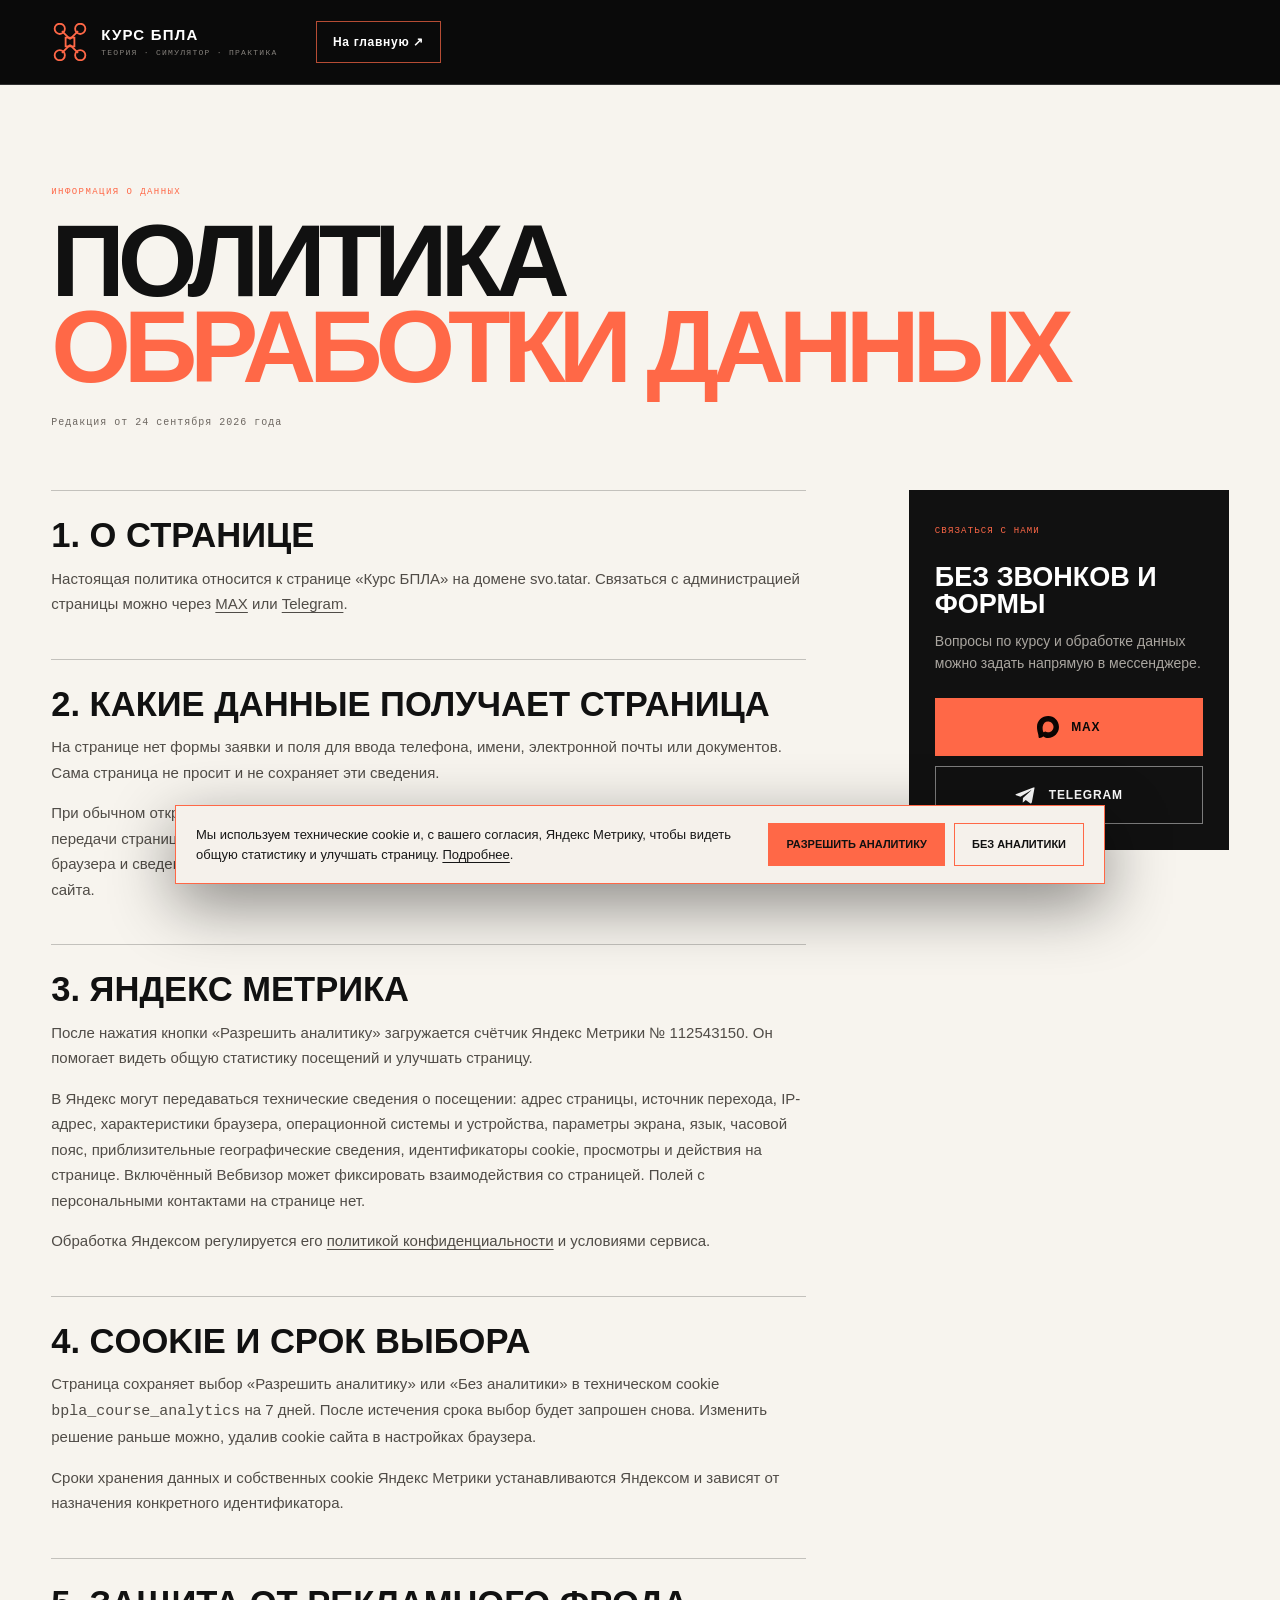
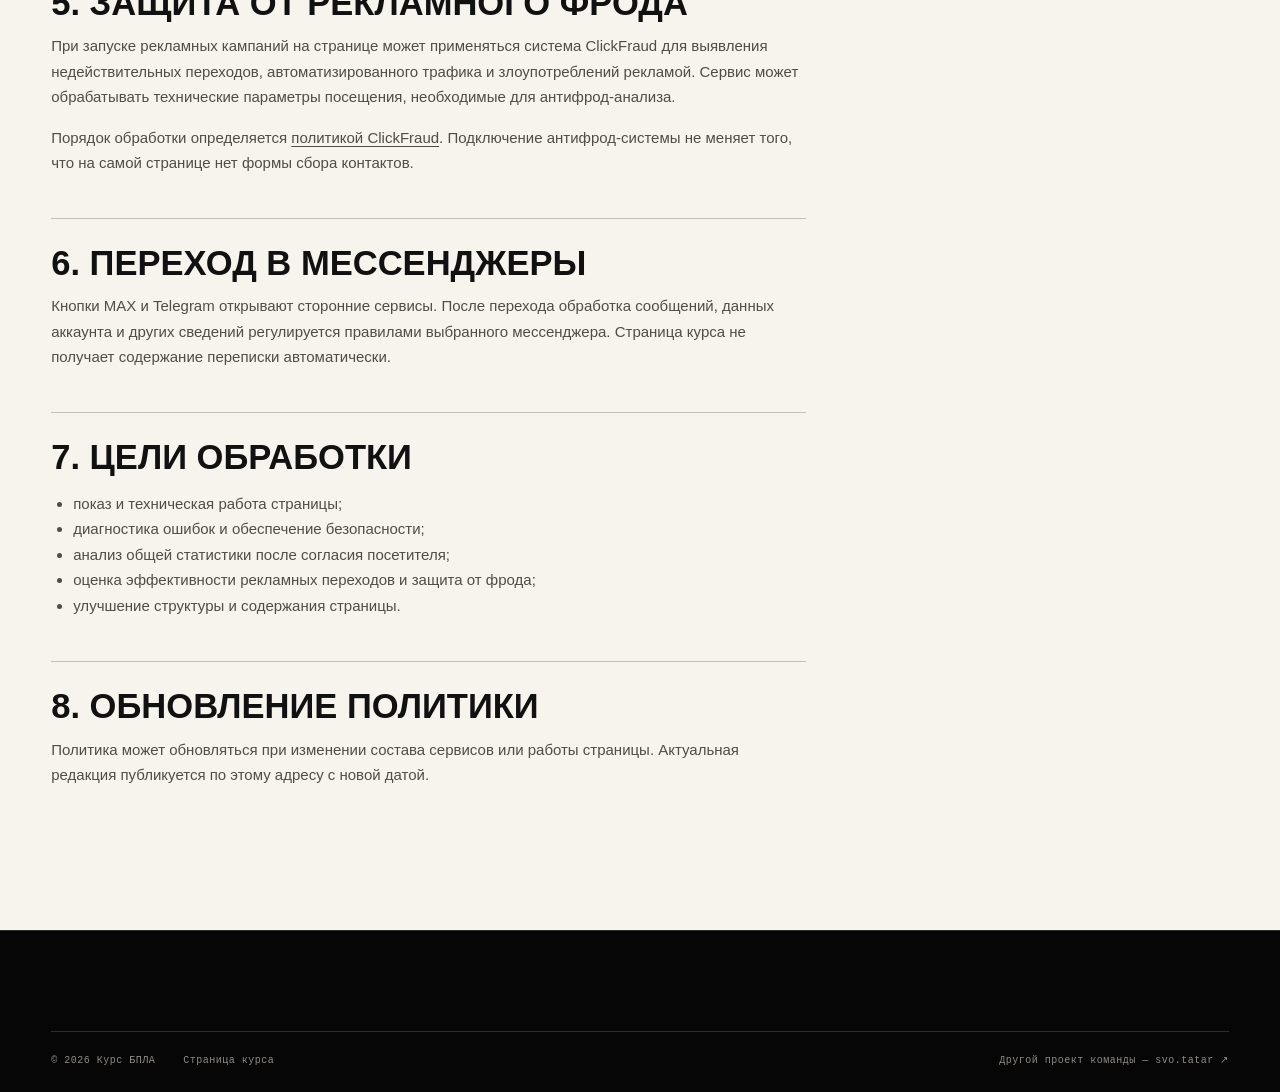
==== privacy.html @ a51a49b6 "Add civilian UAV operator course landing page" ====
<!doctype html>
<html lang="ru">
<head>
  <meta charset="utf-8">
  <meta name="viewport" content="width=device-width,initial-scale=1,viewport-fit=cover">
  <title>Политика конфиденциальности — Курс БПЛА</title>
  <meta name="description" content="Как страница курса БПЛА использует технические данные, cookie, Яндекс Метрику и антифрод-систему.">
  <meta name="robots" content="noindex,nofollow">
  <meta name="theme-color" content="#090909">
  <link rel="icon" href="assets/course-mark.svg" type="image/svg+xml">
  <link rel="stylesheet" href="course.css">
  <script src="course.js" defer></script>
</head>
<body class="privacy-page">
  <a class="skip-link" href="#content">Перейти к содержанию</a>
  <header class="site-header">
    <div class="header-inner shell">
      <a class="brand" href="index.html" aria-label="Вернуться на страницу курса">
        <svg class="brand-mark" viewBox="0 0 52 52" aria-hidden="true">
          <path d="M26 22 15 11m11 11 11-11M26 30 15 41m11-11 11 11"/><circle cx="12" cy="8" r="7"/><circle cx="40" cy="8" r="7"/><circle cx="12" cy="44" r="7"/><circle cx="40" cy="44" r="7"/><path d="M20 20h12v12H20z"/>
        </svg>
        <span><strong>КУРС БПЛА</strong><small>ТЕОРИЯ · СИМУЛЯТОР · ПРАКТИКА</small></span>
      </a>
      <a class="header-contact" href="index.html">На главную ↗</a>
    </div>
  </header>

  <main class="privacy-main" id="content">
    <div class="shell">
      <p class="eyebrow">ИНФОРМАЦИЯ О ДАННЫХ</p>
      <h1 class="privacy-title">ПОЛИТИКА<br><em>ОБРАБОТКИ ДАННЫХ</em></h1>
      <p class="privacy-updated">Редакция от 24 сентября 2026 года</p>

      <div class="privacy-layout">
        <div class="privacy-content">
          <section>
            <h2>1. О странице</h2>
            <p>Настоящая политика относится к странице «Курс БПЛА» на домене svo.tatar. Связаться с администрацией страницы можно через <a href="https://max.ru/u/f9LHodD0cOJzSvKBxuQrFqN4LVrrlp5cW7s5kZQpciR3ggk28QcXMM4P8LQ" target="_blank" rel="noopener noreferrer">MAX</a> или <a href="https://t.me/contract_tat" target="_blank" rel="noopener noreferrer">Telegram</a>.</p>
          </section>

          <section>
            <h2>2. Какие данные получает страница</h2>
            <p>На странице нет формы заявки и поля для ввода телефона, имени, электронной почты или документов. Сама страница не просит и не сохраняет эти сведения.</p>
            <p>При обычном открытии сервер может автоматически получить технические данные, необходимые для передачи страницы и защиты сервиса: IP-адрес, дату и время запроса, адрес запрошенного ресурса, тип браузера и сведения об ошибках. Такие записи используются для работы, диагностики и безопасности сайта.</p>
          </section>

          <section>
            <h2>3. Яндекс Метрика</h2>
            <p>После нажатия кнопки «Разрешить аналитику» загружается счётчик Яндекс Метрики № 112543150. Он помогает видеть общую статистику посещений и улучшать страницу.</p>
            <p>В Яндекс могут передаваться технические сведения о посещении: адрес страницы, источник перехода, IP-адрес, характеристики браузера, операционной системы и устройства, параметры экрана, язык, часовой пояс, приблизительные географические сведения, идентификаторы cookie, просмотры и действия на странице. Включённый Вебвизор может фиксировать взаимодействия со страницей. Полей с персональными контактами на странице нет.</p>
            <p>Обработка Яндексом регулируется его <a href="https://yandex.ru/legal/confidential/" target="_blank" rel="noopener noreferrer">политикой конфиденциальности</a> и условиями сервиса.</p>
          </section>

          <section>
            <h2>4. Cookie и срок выбора</h2>
            <p>Страница сохраняет выбор «Разрешить аналитику» или «Без аналитики» в техническом cookie <code>bpla_course_analytics</code> на 7 дней. После истечения срока выбор будет запрошен снова. Изменить решение раньше можно, удалив cookie сайта в настройках браузера.</p>
            <p>Сроки хранения данных и собственных cookie Яндекс Метрики устанавливаются Яндексом и зависят от назначения конкретного идентификатора.</p>
          </section>

          <section>
            <h2>5. Защита от рекламного фрода</h2>
            <p>При запуске рекламных кампаний на странице может применяться система ClickFraud для выявления недействительных переходов, автоматизированного трафика и злоупотреблений рекламой. Сервис может обрабатывать технические параметры посещения, необходимые для антифрод-анализа.</p>
            <p>Порядок обработки определяется <a href="https://clickfraud.ru/privacy-policy/" target="_blank" rel="noopener noreferrer">политикой ClickFraud</a>. Подключение антифрод-системы не меняет того, что на самой странице нет формы сбора контактов.</p>
          </section>

          <section>
            <h2>6. Переход в мессенджеры</h2>
            <p>Кнопки MAX и Telegram открывают сторонние сервисы. После перехода обработка сообщений, данных аккаунта и других сведений регулируется правилами выбранного мессенджера. Страница курса не получает содержание переписки автоматически.</p>
          </section>

          <section>
            <h2>7. Цели обработки</h2>
            <ul>
              <li>показ и техническая работа страницы;</li>
              <li>диагностика ошибок и обеспечение безопасности;</li>
              <li>анализ общей статистики после согласия посетителя;</li>
              <li>оценка эффективности рекламных переходов и защита от фрода;</li>
              <li>улучшение структуры и содержания страницы.</li>
            </ul>
          </section>

          <section>
            <h2>8. Обновление политики</h2>
            <p>Политика может обновляться при изменении состава сервисов или работы страницы. Актуальная редакция публикуется по этому адресу с новой датой.</p>
          </section>
        </div>

        <aside class="privacy-aside">
          <span>СВЯЗАТЬСЯ С НАМИ</span>
          <h2>Без звонков и формы</h2>
          <p>Вопросы по курсу и обработке данных можно задать напрямую в мессенджере.</p>
          <a class="button button-coral messenger" href="https://max.ru/u/f9LHodD0cOJzSvKBxuQrFqN4LVrrlp5cW7s5kZQpciR3ggk28QcXMM4P8LQ" target="_blank" rel="noopener noreferrer" data-goal="course_max_click"><img src="assets/max-dark.svg" width="22" height="22" alt="">MAX</a>
          <a class="button button-line messenger" href="https://t.me/contract_tat" target="_blank" rel="noopener noreferrer" data-goal="course_telegram_click"><svg viewBox="0 0 24 24" aria-hidden="true"><path d="M21.5 3.4 18.4 20c-.2 1.2-.9 1.5-1.9.9l-4.8-3.5-2.3 2.2c-.3.3-.5.5-1 .5l.3-4.9 8.9-8c.4-.3-.1-.5-.6-.2L6 13.9l-4.7-1.5c-1-.3-1-1 .2-1.5L20 3.8c.9-.3 1.7.2 1.5-.4Z"/></svg>Telegram</a>
        </aside>
      </div>
    </div>
  </main>

  <footer class="site-footer">
    <div class="shell footer-bottom">
      <span>© 2026 Курс БПЛА</span>
      <a href="index.html">Страница курса</a>
      <a href="https://svo.tatar/" target="_blank" rel="noopener noreferrer">Другой проект команды — svo.tatar ↗</a>
    </div>
  </footer>

  <aside class="cookie-notice" role="region" aria-label="Уведомление о cookie" hidden>
    <p>Мы используем технические cookie и, с вашего согласия, Яндекс Метрику, чтобы видеть общую статистику и улучшать страницу. <a href="privacy.html">Подробнее</a>.</p>
    <div class="cookie-actions">
      <button type="button" data-cookie-accept>Разрешить аналитику</button>
      <button type="button" class="cookie-decline" data-cookie-decline>Без аналитики</button>
    </div>
  </aside>
</body>
</html>
---- course.css ----
:root{
  --black:#090909;
  --black-2:#101010;
  --ink:#f6f4ef;
  --muted:#a7a49e;
  --warm:#e8e3dc;
  --paper:#f7f4ee;
  --coral:#ff6847;
  --coral-dark:#a83320;
  --line:rgba(255,255,255,.16);
  --dark-line:rgba(10,10,10,.22);
  --shell:1320px;
  --pad:clamp(20px,4vw,64px);
  --display:Arial,"Helvetica Neue",sans-serif;
  --mono:"Cascadia Mono","SFMono-Regular",Consolas,monospace;
}

*{box-sizing:border-box}
html{scroll-behavior:smooth;scroll-padding-top:88px}
body{margin:0;background:var(--black);color:var(--ink);font-family:var(--display);font-size:16px;line-height:1.55;overflow-x:hidden}
body.menu-open{overflow:hidden}
a{color:inherit;text-decoration:none}
img{display:block;max-width:100%}
button{font:inherit}
h1,h2,h3,p{margin-top:0}
.shell{width:min(var(--shell),calc(100% - var(--pad)*2));margin-inline:auto}
.skip-link{position:fixed;left:14px;top:-70px;z-index:1000;background:#fff;color:#000;padding:12px 16px;font-weight:800}
.skip-link:focus{top:14px}
[hidden]{display:none!important}
:focus-visible{outline:2px solid var(--coral);outline-offset:4px}

.site-header{position:fixed;z-index:40;left:0;right:0;top:0;background:rgba(9,9,9,.88);border-bottom:1px solid var(--line);backdrop-filter:blur(14px);transition:background .25s,transform .25s}
.header-inner{height:84px;display:flex;align-items:center;gap:clamp(20px,3vw,44px)}
.brand{display:flex;align-items:center;gap:12px;flex:0 0 auto;min-width:max-content}
.brand-mark{width:38px;height:38px;stroke:var(--coral);fill:none;stroke-width:2.5}
.brand-mark circle{fill:none}
.brand strong{display:block;font-size:15px;line-height:1;font-weight:900;letter-spacing:.08em}
.brand small{display:block;margin-top:7px;color:#85817c;font:8px/1 var(--mono);letter-spacing:.16em;white-space:nowrap}
.desktop-nav{display:flex;align-items:center;gap:clamp(18px,2.6vw,38px);margin-left:auto}
.desktop-nav a{position:relative;color:#d0cdc7;font-size:11px;font-weight:800;letter-spacing:.09em;text-transform:uppercase}
.desktop-nav a:after{content:"";position:absolute;left:0;right:100%;bottom:-10px;height:2px;background:var(--coral);transition:right .2s}
.desktop-nav a:hover:after,.desktop-nav a:focus-visible:after{right:0}
.header-contact{min-height:42px;padding:0 16px;border:1px solid rgba(255,104,71,.7);display:flex;align-items:center;gap:9px;font-size:12px;font-weight:900;letter-spacing:.06em}
.header-contact img{width:20px;height:20px;object-fit:contain}
.header-contact:hover{background:var(--coral);color:#0a0a0a}
.menu-button{display:none;margin-left:auto;width:46px;height:46px;border:0;background:transparent;color:#fff;padding:10px;cursor:pointer}
.menu-button span{display:block;width:27px;height:2px;background:currentColor;margin:7px auto;transition:transform .2s}
.menu-button[aria-expanded=true] span:first-child{transform:translateY(4.5px) rotate(45deg)}
.menu-button[aria-expanded=true] span:last-child{transform:translateY(-4.5px) rotate(-45deg)}
.mobile-menu{position:fixed;z-index:38;inset:85px 0 0;background:#0a0a0a;padding:24px var(--pad) max(30px,env(safe-area-inset-bottom));overflow:auto}
.mobile-menu>a{display:grid;grid-template-columns:42px 1fr;align-items:center;padding:19px 0;border-bottom:1px solid var(--line);font-size:clamp(24px,7vw,38px);font-weight:900;line-height:1;text-transform:uppercase}
.mobile-menu>a span{color:var(--coral);font:10px/1 var(--mono)}
.mobile-menu-contacts{display:grid;gap:10px;margin-top:28px}

.hero{position:relative;min-height:800px;height:100svh;display:flex;align-items:center;overflow:hidden;background:#0a0a0a}
.hero-photo{position:absolute;inset:0;background-image:url("assets/hero-course.webp");background-size:cover;background-position:center}
.hero:after{content:"";position:absolute;inset:0;background:linear-gradient(90deg,rgba(5,5,5,.82) 0%,rgba(5,5,5,.48) 42%,rgba(5,5,5,.08) 72%),linear-gradient(180deg,rgba(0,0,0,.2) 40%,rgba(0,0,0,.86) 100%);pointer-events:none}
.hero-grid{position:absolute;z-index:1;inset:84px 0 0;opacity:.17;background-image:linear-gradient(rgba(255,255,255,.16) 1px,transparent 1px),linear-gradient(90deg,rgba(255,255,255,.16) 1px,transparent 1px);background-size:12.5vw 100%;mask-image:linear-gradient(90deg,#000,transparent 72%)}
.hero-content{position:relative;z-index:2;padding-top:110px;padding-bottom:34px}
.overline{display:flex;align-items:center;gap:13px;margin:0 0 24px;font:9px/1 var(--mono);letter-spacing:.15em}
.overline span{padding:9px 11px;border:1px solid rgba(255,255,255,.34)}
.overline b{color:var(--coral);font-weight:600}
.overline b:before{content:"";display:inline-block;width:6px;height:6px;margin-right:8px;border-radius:50%;background:var(--coral);box-shadow:0 0 16px var(--coral)}
.hero h1{max-width:880px;margin:0 0 28px;font-size:clamp(72px,8.7vw,132px);font-weight:900;line-height:.78;letter-spacing:-.075em;text-transform:uppercase}
.hero h1 em{font-style:normal;color:var(--coral)}
.hero-lead{max-width:625px;margin-bottom:0;color:#d2cfca;font-size:clamp(16px,1.4vw,20px);line-height:1.55}
.hero-actions{display:flex;gap:12px;margin-top:31px}
.button{min-height:58px;padding:0 24px;display:inline-flex;align-items:center;justify-content:center;gap:12px;border:1px solid transparent;font-size:12px;font-weight:900;line-height:1;letter-spacing:.07em;text-transform:uppercase;transition:transform .2s,background .2s,color .2s,border-color .2s}
.button:hover{transform:translateY(-2px)}
.button img,.button svg{width:22px;height:22px;flex:0 0 auto;object-fit:contain}
.button svg,.messenger svg{fill:currentColor}
.button-coral{background:var(--coral);color:#080808}
.button-coral:hover{background:#ff846a}
.button-line{border-color:rgba(255,255,255,.45);color:#fff}
.button-line:hover{border-color:var(--coral);color:#ffac99}
.hero-facts{display:flex;width:min(790px,100%);list-style:none;padding:0;margin:45px 0 0;border-top:1px solid var(--line)}
.hero-facts li{display:grid;grid-template-columns:34px minmax(0,1fr);flex:1;min-width:0;padding:16px 22px 10px 0}
.hero-facts li+li{padding-left:22px;border-left:1px solid var(--line)}
.hero-facts span{grid-row:1/3;color:var(--coral);font:9px/1.4 var(--mono)}
.hero-facts strong{font-size:15px;line-height:1.1;text-transform:uppercase}
.hero-facts small{margin-top:5px;color:#9f9c97;font-size:11px;line-height:1.35}
.hero-side{position:absolute;z-index:3;right:2.2vw;top:50%;display:flex;align-items:center;gap:13px;writing-mode:vertical-rl;font:8px/1 var(--mono);letter-spacing:.15em;color:#aaa6a0}
.hero-side i{width:5px;height:5px;border-radius:50%;background:var(--coral);box-shadow:0 0 12px var(--coral)}
.hero-side b{color:#e7a08e;font-weight:400}
.scroll-cue{position:absolute;z-index:3;right:var(--pad);bottom:30px;display:flex;align-items:center;gap:13px;color:#aaa6a0;font:8px/1 var(--mono);letter-spacing:.16em}
.scroll-cue i{width:76px;height:1px;background:rgba(255,255,255,.4)}
.scroll-cue b{color:var(--coral);font-size:16px}

.section-dark{background:var(--black);color:var(--ink)}
.section-light{background:var(--paper);color:#0d0d0d}
.section-warm{background:var(--warm);color:#0d0d0d}
.intro,.program,.use-cases,.format,.path,.faq,.contacts{padding:clamp(86px,9vw,142px) 0}
.section-head{display:grid;grid-template-columns:minmax(120px,.32fr) minmax(0,1fr);gap:clamp(30px,6vw,90px);align-items:start;margin-bottom:clamp(54px,7vw,90px)}
.section-head>*,.use-grid>*,.contacts-layout>*,.path-grid>*,.faq-grid>*{min-width:0}
.section-number{color:var(--coral);font:9px/1.3 var(--mono);letter-spacing:.16em}
.eyebrow{margin-bottom:19px;color:var(--coral);font:9px/1.3 var(--mono);letter-spacing:.16em}
.section-head h2,.use-copy h2,.path-grid h2,.faq-intro h2,.contacts h2{margin:0;font-size:clamp(50px,6vw,92px);font-weight:900;line-height:.87;letter-spacing:-.065em;text-transform:uppercase;overflow-wrap:normal;hyphens:none}
.section-head h2 em,.use-copy h2 em,.path-grid h2 em,.faq-intro h2 em,.contacts h2 em{font-style:normal;color:transparent;-webkit-text-stroke:1px currentColor}
.dark-head .section-number{color:var(--coral-dark)}
.dark-head .eyebrow{color:var(--coral-dark)}
.dark-head h2 em{color:transparent;-webkit-text-stroke-color:rgba(13,13,13,.52)}
.skills-grid{display:grid;grid-template-columns:repeat(4,1fr);border-top:1px solid var(--line);border-left:1px solid var(--line)}
.skills-grid article{position:relative;min-height:290px;padding:27px 25px;border-right:1px solid var(--line);border-bottom:1px solid var(--line);overflow:hidden}
.skills-grid article:after{content:"";position:absolute;width:160px;height:160px;border:1px solid rgba(255,255,255,.08);border-radius:50%;right:-80px;bottom:-90px}
.skills-grid article>span{color:var(--coral);font:9px/1 var(--mono)}
.skills-grid h3{margin:90px 0 15px;font-size:clamp(22px,2vw,31px);line-height:1;text-transform:uppercase}
.skills-grid p{margin:0;color:var(--muted);font-size:14px;line-height:1.55}

.drone-spec{padding:clamp(45px,7vw,95px) var(--pad);background:#f5c68e;color:#090909}
.spec-frame{width:min(1480px,100%);margin:auto;padding:clamp(24px,4vw,62px);background:#fff;border:1px solid rgba(0,0,0,.08)}
.spec-nav{display:grid;grid-template-columns:1fr auto auto auto;gap:clamp(22px,6vw,90px);align-items:center;font-size:11px;font-weight:900;letter-spacing:.04em}
.spec-nav>span:not(.spec-logo){position:relative}
.spec-nav .active{color:var(--coral-dark)}
.spec-nav .active:after{content:"";position:absolute;height:2px;left:0;right:0;bottom:-9px;background:currentColor}
.spec-logo{font-size:23px;font-weight:900;letter-spacing:-.08em;font-style:italic}
.spec-logo span{color:var(--coral);padding-left:3px}
.spec-title{text-align:center;margin-top:clamp(48px,5vw,78px)}
.spec-title>span{display:block;color:var(--coral-dark);font-size:13px;font-weight:900;letter-spacing:.18em}
.spec-title h2{margin:8px 0 0;font-size:clamp(58px,7vw,112px);line-height:.84;letter-spacing:.18em;font-weight:900}
.spec-title h2 b{display:inline-block;color:var(--coral-dark);font-size:.24em;letter-spacing:.25em;transform:translateY(-.4em)}
.spec-canvas{position:relative;min-height:clamp(430px,43vw,680px);display:grid;place-items:center;margin-top:-5px;overflow:hidden}
.spec-canvas img{position:relative;z-index:2;width:min(75%,1050px);height:auto;filter:drop-shadow(0 22px 20px rgba(0,0,0,.15))}
.outline-word{position:absolute;z-index:0;inset:50% 0 auto;text-align:center;transform:translateY(-50%);font-size:clamp(120px,24vw,390px);font-weight:900;line-height:.65;letter-spacing:-.12em;color:transparent;-webkit-text-stroke:2px #dedede;white-space:nowrap}
.callout{position:absolute;z-index:3;margin:0;padding-bottom:3px;border-bottom:2px solid var(--coral);font-size:clamp(10px,1vw,14px);font-weight:900;line-height:1.35;letter-spacing:.16em;font-style:italic}
.callout-a{left:1%;top:21%}.callout-b{right:1%;top:21%;text-align:right}.callout-c{left:1%;bottom:18%}.callout-d{right:1%;bottom:18%;text-align:right}
.spec-note{max-width:660px;margin:0 auto;text-align:center;color:#55504c;font-size:14px}

.program-list{list-style:none;margin:0;padding:0;border-top:1px solid var(--dark-line)}
.program-list li{display:grid;grid-template-columns:70px minmax(0,1fr) 140px;gap:35px;align-items:start;padding:31px 0;border-bottom:1px solid var(--dark-line);transition:padding .2s,background .2s}
.program-list li:hover{padding-left:18px;padding-right:18px;background:rgba(255,104,71,.07)}
.program-list li>span{color:var(--coral-dark);font:10px/1 var(--mono)}
.program-list h3{margin:0 0 7px;font-size:clamp(22px,2.3vw,34px);line-height:1;text-transform:uppercase}
.program-list p{max-width:720px;margin:0;color:#5f5b56;font-size:14px}
.program-list li>b{text-align:right;color:#77716a;font:9px/1.4 var(--mono);letter-spacing:.13em}

.use-cases{position:relative;overflow:hidden;background:#0b0b0b}
.use-cases:after{content:"";position:absolute;inset:0;background:radial-gradient(circle at 20% 70%,rgba(255,104,71,.12),transparent 29%);pointer-events:none}
.use-grid{position:relative;z-index:1;display:grid;grid-template-columns:.85fr 1.15fr;gap:clamp(55px,8vw,120px)}
.use-copy .section-number{display:block;margin-bottom:70px}
.use-copy>p:last-child{max-width:540px;margin:29px 0 0;color:#aaa6a0;font-size:17px}
.use-list{border-top:1px solid var(--line)}
.use-list article{display:grid;grid-template-columns:55px 1fr 1fr;gap:22px;align-items:center;padding:27px 0;border-bottom:1px solid var(--line)}
.use-list article>span{color:var(--coral);font:9px/1 var(--mono)}
.use-list h3{margin:0;font-size:clamp(20px,2vw,29px);line-height:1;text-transform:uppercase}
.use-list p{margin:0;color:#9c9993;font-size:13px}

.format-grid{display:grid;grid-template-columns:repeat(3,1fr);border:1px solid var(--dark-line)}
.format-card{position:relative;min-height:325px;padding:29px;border-right:1px solid var(--dark-line)}
.format-card:last-child{border-right:0}
.format-card.featured{background:var(--coral);color:#0b0b0b}
.format-card>span{font:9px/1 var(--mono);color:var(--coral-dark)}
.format-card.featured>span{color:#3a160f}
.format-card h3{margin:90px 0 16px;font-size:clamp(29px,3vw,44px);line-height:1;text-transform:uppercase}
.format-card p{margin:0;color:#5f5a54;font-size:14px}
.format-card.featured p{color:#3a211c}
.format-card>b{position:absolute;left:29px;bottom:26px;color:#746e67;font:9px/1 var(--mono);letter-spacing:.13em}
.format-card.featured>b{color:#462018}
.format-note{display:grid;grid-template-columns:minmax(0,1fr) auto;gap:35px;align-items:center;margin-top:26px;padding:25px 28px;background:#111;color:#fff}
.format-note p{max-width:800px;margin:0;color:#aaa6a0;font-size:14px}
.format-note a{padding-bottom:6px;border-bottom:1px solid var(--coral);font-size:11px;font-weight:900;letter-spacing:.08em;text-transform:uppercase;white-space:nowrap}
.format-note a span{margin-left:14px;color:var(--coral)}

.path-grid{display:grid;grid-template-columns:.7fr 1.3fr;gap:clamp(50px,9vw,140px)}
.path-grid .section-number{display:block;margin-bottom:70px}
.path-list{list-style:none;margin:0;padding:0;border-top:1px solid var(--dark-line)}
.path-list li{display:grid;grid-template-columns:54px minmax(0,1fr);gap:20px;padding:27px 0;border-bottom:1px solid var(--dark-line)}
.path-list li>span{color:var(--coral-dark);font:10px/1 var(--mono)}
.path-list h3{margin:0 0 7px;font-size:clamp(21px,2.2vw,31px);line-height:1;text-transform:uppercase}
.path-list p{margin:0;color:#5f5b56;font-size:14px}

.faq-grid{display:grid;grid-template-columns:.72fr 1.28fr;gap:clamp(55px,8vw,120px)}
.faq-intro .section-number{display:block;margin-bottom:65px}
.faq-intro>p:last-child{max-width:480px;margin:27px 0 0;color:#5f5a54;font-size:15px}
.faq-list{border-top:1px solid var(--dark-line)}
.faq-list details{border-bottom:1px solid var(--dark-line)}
.faq-list summary{list-style:none;display:grid;grid-template-columns:44px minmax(0,1fr) 24px;gap:15px;align-items:center;padding:23px 0;cursor:pointer}
.faq-list summary::-webkit-details-marker{display:none}
.faq-list summary span{color:var(--coral-dark);font:9px/1 var(--mono)}
.faq-list summary b{font-size:17px;line-height:1.25;text-transform:uppercase}
.faq-list summary i{position:relative;width:19px;height:19px}
.faq-list summary i:before,.faq-list summary i:after{content:"";position:absolute;left:0;top:9px;width:19px;height:1px;background:#191919;transition:transform .2s}
.faq-list summary i:after{transform:rotate(90deg)}
.faq-list details[open] summary i:after{transform:rotate(0)}
.faq-list details p{max-width:760px;margin:0;padding:0 40px 25px 59px;color:#57534e;font-size:15px}
.faq-list details p a{text-decoration:underline;text-decoration-color:var(--coral-dark);text-underline-offset:3px}

.contacts{position:relative;overflow:hidden}
.contacts-grid-bg{position:absolute;inset:0;opacity:.12;background-image:linear-gradient(rgba(255,255,255,.18) 1px,transparent 1px),linear-gradient(90deg,rgba(255,255,255,.18) 1px,transparent 1px);background-size:100px 100px;mask-image:radial-gradient(circle at 75% 50%,#000,transparent 60%)}
.contacts-layout{position:relative;z-index:1;display:grid;grid-template-columns:1.05fr .95fr;gap:clamp(55px,8vw,120px);align-items:end}
.contacts .section-number{display:block;margin-bottom:70px}
.contacts-lead{max-width:650px;margin:30px 0 0;color:#aaa6a0;font-size:17px}
.contact-buttons{display:grid;grid-template-columns:1fr 1fr;border:1px solid var(--line)}
.contact-card{position:relative;min-height:290px;padding:27px;display:flex;flex-direction:column;border-right:1px solid var(--line);transition:background .2s,color .2s}
.contact-card:last-child{border-right:0}
.contact-card:hover{background:var(--coral);color:#090909}
.contact-card>span{color:#9c9993;font:9px/1 var(--mono);letter-spacing:.12em}
.contact-card:hover>span{color:#4e241b}
.contact-card strong{display:flex;align-items:center;gap:13px;margin:auto 0;font-size:clamp(24px,2.4vw,37px);line-height:1}
.contact-card strong img,.contact-card strong svg{width:34px;height:34px;object-fit:contain;fill:currentColor}
.contact-card>b{font:9px/1 var(--mono);letter-spacing:.12em;color:#ff9a83}
.contact-card:hover>b{color:#321710}

.site-footer{padding:55px 0 25px;background:#060606;border-top:1px solid var(--line)}
.footer-top{display:flex;align-items:flex-start;justify-content:space-between;gap:50px}
.footer-top nav{display:flex;flex-wrap:wrap;gap:18px 36px}
.footer-top nav a{color:#aaa6a0;font-size:11px;font-weight:800;letter-spacing:.07em;text-transform:uppercase}
.footer-bottom{display:flex;flex-wrap:wrap;gap:10px 28px;margin-top:45px;padding-top:21px;border-top:1px solid var(--line);color:#918c86;font:10px/1.5 var(--mono);letter-spacing:.05em}
.footer-bottom a:hover{color:#fff}
.footer-bottom a:last-child{margin-left:auto}

.cookie-notice{position:fixed;z-index:60;left:16px;right:16px;bottom:max(16px,env(safe-area-inset-bottom));width:min(930px,calc(100% - 32px));margin:auto;padding:17px 20px;display:flex;align-items:center;gap:22px;background:#f5f1eb;color:#171717;border:1px solid var(--coral);box-shadow:0 20px 65px rgba(0,0,0,.45)}
.cookie-notice p{flex:1;margin:0;font-size:13px;line-height:1.5}
.cookie-notice a{text-decoration:underline;text-underline-offset:3px}
.cookie-actions{display:flex;gap:9px;flex:0 0 auto}
.cookie-actions button{min-height:43px;padding:0 17px;border:1px solid var(--coral);background:var(--coral);color:#111;font-size:11px;font-weight:900;text-transform:uppercase;cursor:pointer}
.cookie-actions .cookie-decline{background:transparent}
.cookie-actions button:hover{background:#ff876d}
.cookie-actions .cookie-decline:hover{background:#fee0d7}

.privacy-page{background:var(--paper);color:#111}
.privacy-page .site-header{position:sticky;background:#0a0a0a;color:#fff}
.privacy-page .privacy-main{padding:clamp(55px,8vw,110px) 0 100px}
.privacy-page .privacy-title{max-width:1050px;margin:0 0 26px;font-size:clamp(50px,8vw,110px);font-weight:900;line-height:.84;letter-spacing:-.07em;text-transform:uppercase}
.privacy-page .privacy-title em{font-style:normal;color:var(--coral)}
.privacy-page .privacy-updated{color:#6c6660;font:10px/1.4 var(--mono);letter-spacing:.1em}
.privacy-page .privacy-layout{display:grid;grid-template-columns:minmax(0,1fr) 320px;gap:clamp(45px,8vw,110px);margin-top:60px}
.privacy-content section{padding:27px 0;border-top:1px solid var(--dark-line)}
.privacy-content h2{margin:0 0 13px;font-size:clamp(23px,2.7vw,35px);line-height:1;text-transform:uppercase}
.privacy-content p,.privacy-content li{color:#504c47;font-size:15px;line-height:1.7}
.privacy-content ul{padding-left:22px}
.privacy-content a{text-decoration:underline;text-underline-offset:3px}
.privacy-aside{position:sticky;top:115px;height:max-content;padding:26px;background:#111;color:#fff}
.privacy-aside span{color:var(--coral);font:9px/1 var(--mono);letter-spacing:.13em}
.privacy-aside h2{margin:23px 0 13px;font-size:27px;line-height:1;text-transform:uppercase}
.privacy-aside p{color:#aaa6a0;font-size:14px}
.privacy-aside .button{width:100%;margin-top:10px}

@media(max-width:1050px){
  .desktop-nav{display:none}
  .header-contact{margin-left:auto}
  .menu-button{display:block}
  .skills-grid{grid-template-columns:1fr 1fr}
  .use-grid,.contacts-layout{grid-template-columns:1fr}
  .use-copy .section-number,.contacts .section-number{margin-bottom:45px}
  .use-list article{grid-template-columns:55px .8fr 1.2fr}
  .faq-grid{gap:55px}
  .privacy-page .privacy-layout{grid-template-columns:1fr}
  .privacy-aside{position:static;grid-row:1}
}

@media(max-width:760px){
  :root{--pad:20px}
  html{scroll-padding-top:74px}
  .header-inner{height:72px;gap:10px}
  .brand-mark{width:34px;height:34px}
  .brand strong{font-size:14px}
  .brand small{font-size:7px;letter-spacing:.11em}
  .header-contact{min-height:42px;padding:0 9px;font-size:10px}
  .header-contact span{display:none}
  .menu-button{display:block}
  .mobile-menu{inset:73px 0 0}
  .hero{height:auto;min-height:860px;align-items:flex-start}
  .hero-photo{background-image:url("assets/hero-course-mobile.webp");background-position:center}
  .hero:after{background:linear-gradient(180deg,rgba(5,5,5,.12) 0%,rgba(5,5,5,.3) 35%,rgba(5,5,5,.96) 71%,#070707 100%),linear-gradient(90deg,rgba(0,0,0,.54),transparent 76%)}
  .hero-grid{inset:72px 0 0;background-size:25vw 100%}
  .hero-content{padding-top:128px;padding-bottom:35px}
  .overline{flex-wrap:wrap;gap:10px;margin-bottom:22px;font-size:8px}
  .hero h1{max-width:100%;font-size:clamp(47px,14vw,68px);line-height:.82;letter-spacing:-.075em;margin-bottom:25px}
  .hero-lead{max-width:94%;font-size:15px}
  .hero-actions{display:grid;grid-template-columns:1fr;margin-top:26px}
  .button{width:100%;min-height:55px}
  .hero-facts{display:grid;grid-template-columns:1fr;margin-top:33px}
  .hero-facts li,.hero-facts li+li{padding:13px 0;border-left:0;border-bottom:1px solid var(--line)}
  .hero-side,.scroll-cue{display:none}
  .intro,.program,.use-cases,.format,.path,.faq,.contacts{padding:78px 0}
  .section-head{grid-template-columns:1fr;gap:26px;margin-bottom:45px}
  .section-head h2,.use-copy h2,.path-grid h2,.faq-intro h2,.contacts h2{font-size:clamp(35px,11vw,55px);line-height:.9;letter-spacing:-.075em}
  .skills-grid{grid-template-columns:1fr}
  .skills-grid article{min-height:0;padding:23px 20px}
  .skills-grid h3{margin:45px 0 12px;font-size:25px}
  .drone-spec{padding:24px 12px}
  .spec-frame{padding:23px 14px 30px}
  .spec-nav{grid-template-columns:1fr auto;gap:15px;font-size:8px}
  .spec-nav>span:nth-child(3),.spec-nav>span:nth-child(4){display:none}
  .spec-logo{font-size:20px}
  .spec-title{margin-top:42px}
  .spec-title>span{font-size:9px}
  .spec-title h2{font-size:clamp(42px,14vw,65px);letter-spacing:.1em;line-height:.9}
  .spec-canvas{min-height:390px;margin-top:0;align-items:center}
  .spec-canvas img{width:105%;max-width:none}
  .outline-word{font-size:clamp(95px,34vw,150px);-webkit-text-stroke-width:1px}
  .callout{font-size:8px;letter-spacing:.08em}
  .callout-a{top:7%;left:0}.callout-b{top:7%;right:0}.callout-c{bottom:6%;left:0}.callout-d{bottom:6%;right:0}
  .spec-note{font-size:12px}
  .program-list li{grid-template-columns:38px minmax(0,1fr);gap:13px;padding:24px 0}
  .program-list li>b{grid-column:2;text-align:left}
  .program-list li:hover{padding-left:0;padding-right:0}
  .program-list h3{font-size:23px}
  .use-grid{gap:45px}
  .use-copy .section-number,.path-grid .section-number,.faq-intro .section-number,.contacts .section-number{margin-bottom:34px}
  .use-copy>p:last-child,.contacts-lead{font-size:15px}
  .use-list article{grid-template-columns:36px minmax(0,1fr);gap:12px;padding:22px 0}
  .use-list article p{grid-column:2}
  .format-grid{grid-template-columns:1fr}
  .format-card{min-height:250px;border-right:0;border-bottom:1px solid var(--dark-line);padding:24px 21px}
  .format-card:last-child{border-bottom:0}
  .format-card h3{margin:56px 0 13px}
  .format-card>b{left:21px;bottom:21px}
  .format-note{grid-template-columns:1fr;padding:22px;gap:20px}
  .format-note a{width:max-content;white-space:normal}
  .path-grid{grid-template-columns:1fr;gap:45px}
  .faq-grid{grid-template-columns:1fr;gap:45px}
  .faq-intro>p:last-child{font-size:14px}
  .faq-list summary{grid-template-columns:30px minmax(0,1fr) 20px;gap:10px}
  .faq-list summary b{font-size:15px}
  .faq-list details p{padding-left:40px;padding-right:10px;font-size:14px}
  .contacts-layout{gap:44px}
  .contact-buttons{grid-template-columns:1fr}
  .contact-card{min-height:190px;border-right:0;border-bottom:1px solid var(--line);padding:22px}
  .contact-card:last-child{border-bottom:0}
  .contact-card strong{margin:38px 0}
  .footer-top{display:grid;gap:35px}
  .footer-top nav{display:grid;gap:11px}
  .footer-bottom{display:grid;gap:10px}
  .footer-bottom a:last-child{margin-left:0}
  .cookie-notice{display:block;left:10px;right:10px;bottom:max(10px,env(safe-area-inset-bottom));width:calc(100% - 20px);padding:14px}
  .cookie-notice p{font-size:12px}
  .cookie-actions{display:grid;grid-template-columns:1fr;margin-top:12px}
  .cookie-actions button{width:100%;min-height:44px}
  .privacy-page .privacy-main{padding:55px 0 80px}
  .privacy-page .privacy-title{font-size:clamp(44px,13vw,68px);line-height:.9}
  .privacy-page .privacy-layout{margin-top:45px}
}

@media(max-width:355px){
  .brand small{display:none}
  .hero h1{font-size:45px}
  .overline span{padding:8px}
  .section-head h2,.use-copy h2,.path-grid h2,.faq-intro h2,.contacts h2{font-size:35px}
}

@media(prefers-reduced-motion:reduce){
  html{scroll-behavior:auto}
  *,*:before,*:after{scroll-behavior:auto!important;transition:none!important;animation:none!important}
}

@media print{
  .site-header,.hero-actions,.scroll-cue,.hero-side,.cookie-notice,.site-footer{display:none!important}
  .hero{min-height:0;height:auto;padding:50px 0;background:#fff;color:#000}
  .hero-photo,.hero-grid,.hero:after{display:none}
  .hero-content{padding:0}
  .hero h1 em{color:#000}
  .intro,.program,.use-cases,.format,.path,.faq,.contacts{padding:40px 0;background:#fff;color:#000}
}
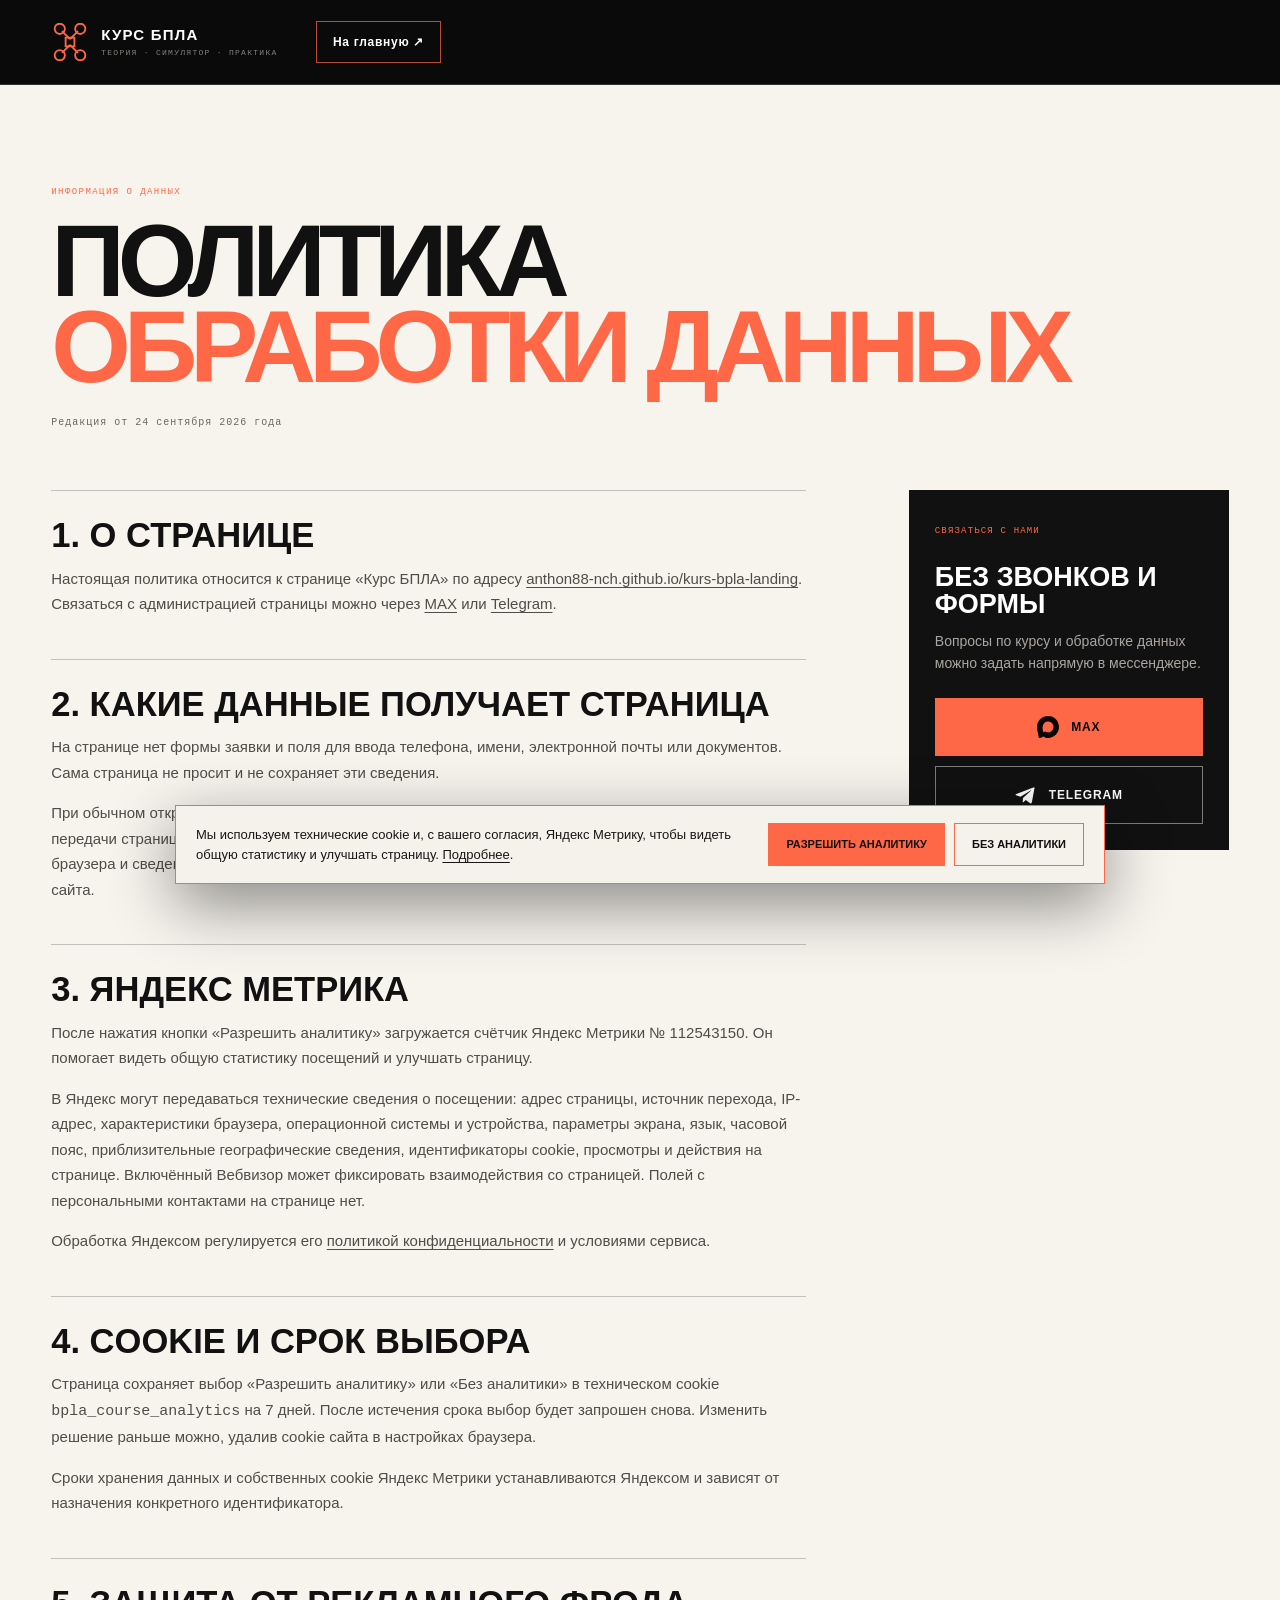
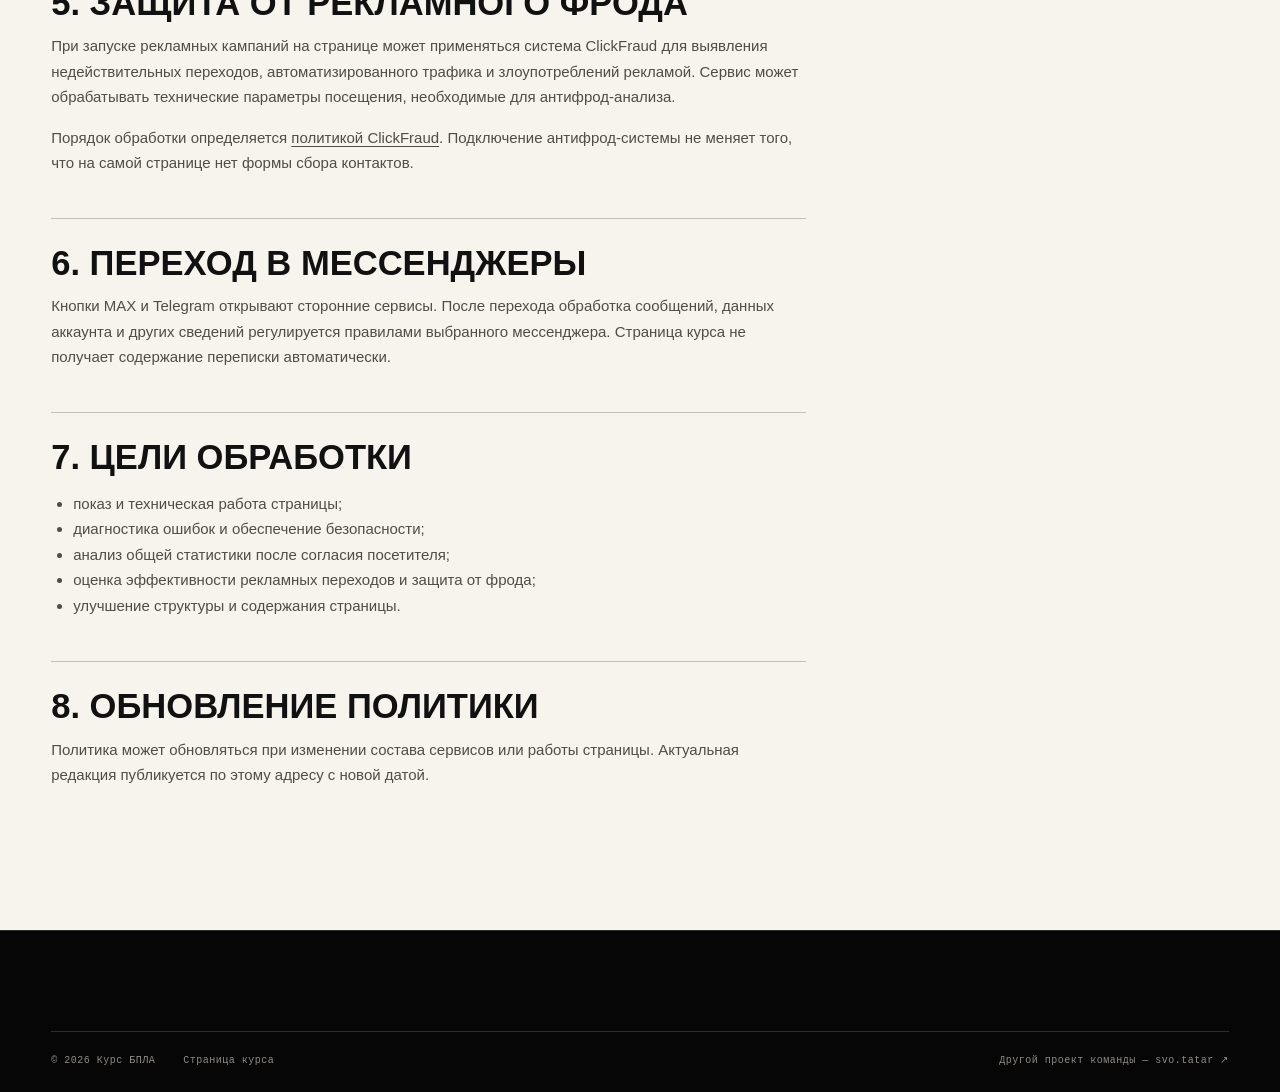
==== commit 31671cf4: "Fix mobile navigation and publish URLs" ====
--- a/privacy.html
+++ b/privacy.html
@@ -35,7 +35,7 @@
         <div class="privacy-content">
           <section>
             <h2>1. О странице</h2>
-            <p>Настоящая политика относится к странице «Курс БПЛА» на домене svo.tatar. Связаться с администрацией страницы можно через <a href="https://max.ru/u/f9LHodD0cOJzSvKBxuQrFqN4LVrrlp5cW7s5kZQpciR3ggk28QcXMM4P8LQ" target="_blank" rel="noopener noreferrer">MAX</a> или <a href="https://t.me/contract_tat" target="_blank" rel="noopener noreferrer">Telegram</a>.</p>
+            <p>Настоящая политика относится к странице «Курс БПЛА» по адресу <a href="https://anthon88-nch.github.io/kurs-bpla-landing/">anthon88-nch.github.io/kurs-bpla-landing</a>. Связаться с администрацией страницы можно через <a href="https://max.ru/u/f9LHodD0cOJzSvKBxuQrFqN4LVrrlp5cW7s5kZQpciR3ggk28QcXMM4P8LQ" target="_blank" rel="noopener noreferrer">MAX</a> или <a href="https://t.me/contract_tat" target="_blank" rel="noopener noreferrer">Telegram</a>.</p>
           </section>
 
           <section>
